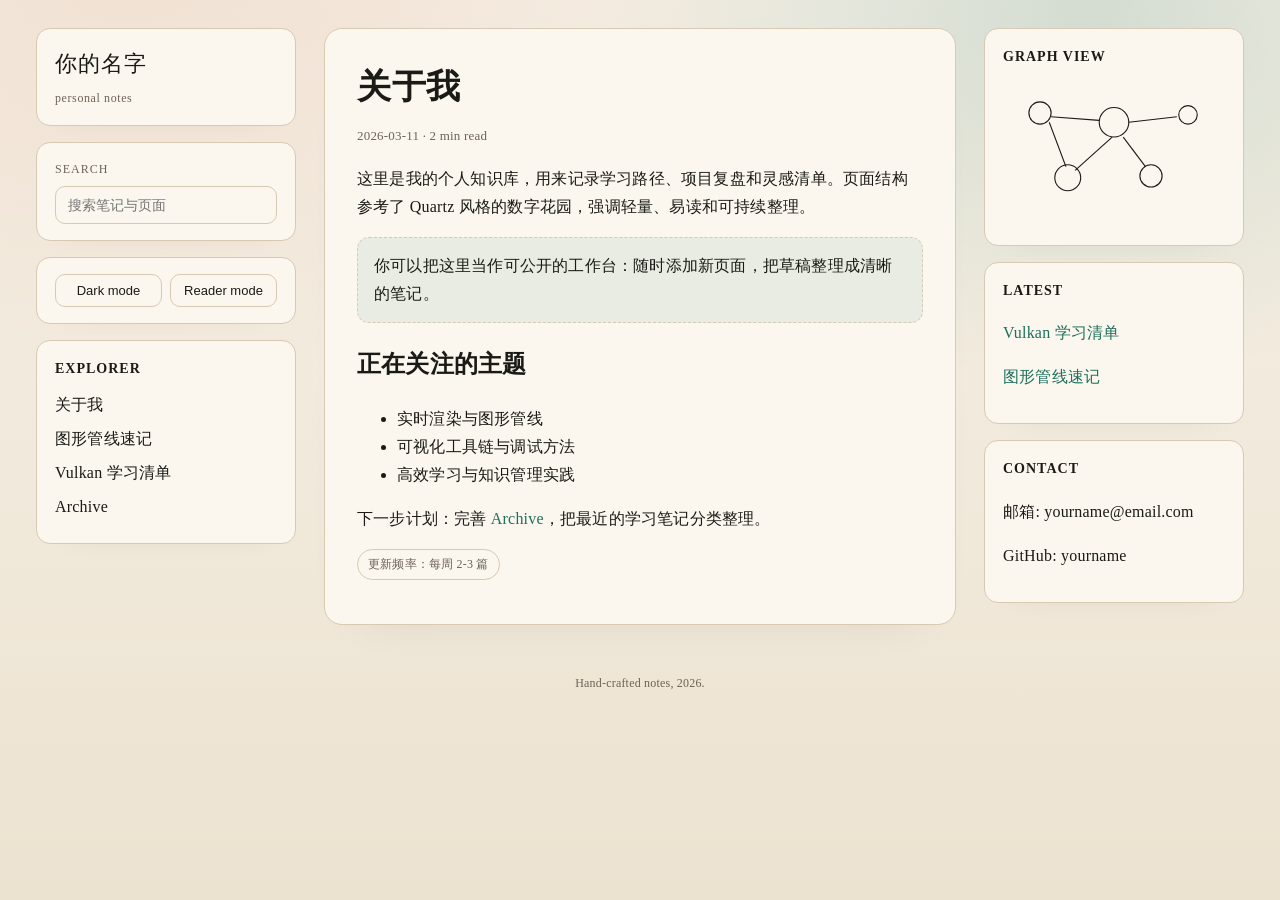
==== index.html @ e82133ed "first commit" ====
﻿<!DOCTYPE html>
<html lang="zh-CN">
<head>
  <meta charset="UTF-8" />
  <meta name="viewport" content="width=device-width, initial-scale=1.0" />
  <title>你的名字 | 个人博客</title>
  <link rel="stylesheet" href="styles.css" />
</head>
<body>
  <div class="page">
    <aside class="left">
      <div class="panel">
        <div class="brand">你的名字<small>personal notes</small></div>
      </div>

      <div class="panel search">
        <label for="searchInput">Search</label>
        <input id="searchInput" type="search" placeholder="搜索笔记与页面" />
      </div>

      <div class="panel toggles">
        <button id="themeToggle" class="toggle">Dark mode</button>
        <button id="readerToggle" class="toggle">Reader mode</button>
      </div>

      <div class="panel explorer">
        <h2>Explorer</h2>
        <ul id="explorerList" class="stagger">
          <li><a href="index.html">关于我</a></li>
          <li><a href="posts/graphics-pipeline.html">图形管线速记</a></li>
          <li><a href="posts/vulkan-notes.html">Vulkan 学习清单</a></li>
          <li><a href="archive.html">Archive</a></li>
        </ul>
      </div>
    </aside>

    <main class="content">
      <article>
        <h1>关于我</h1>
        <div class="meta">2026-03-11 · 2 min read</div>
        <p>这里是我的个人知识库，用来记录学习路径、项目复盘和灵感清单。页面结构参考了 Quartz 风格的数字花园，强调轻量、易读和可持续整理。</p>
        <div class="callout">
          你可以把这里当作可公开的工作台：随时添加新页面，把草稿整理成清晰的笔记。
        </div>
        <h2>正在关注的主题</h2>
        <ul class="stagger">
          <li>实时渲染与图形管线</li>
          <li>可视化工具链与调试方法</li>
          <li>高效学习与知识管理实践</li>
        </ul>
        <p>下一步计划：完善 <a href="archive.html">Archive</a>，把最近的学习笔记分类整理。</p>
        <p><span class="pill">更新频率：每周 2-3 篇</span></p>
      </article>
    </main>

    <aside class="right">
      <div class="panel">
        <h3>Graph View</h3>
        <svg viewBox="0 0 240 140" fill="none" stroke="currentColor" stroke-width="1.2">
          <circle cx="40" cy="30" r="12" />
          <circle cx="120" cy="40" r="16" />
          <circle cx="200" cy="32" r="10" />
          <circle cx="70" cy="100" r="14" />
          <circle cx="160" cy="98" r="12" />
          <path d="M52 34 L104 38" />
          <path d="M136 40 L188 34" />
          <path d="M50 40 L68 88" />
          <path d="M118 56 L78 92" />
          <path d="M130 56 L154 88" />
        </svg>
      </div>
      <div class="panel">
        <h3>Latest</h3>
        <p><a href="posts/vulkan-notes.html">Vulkan 学习清单</a></p>
        <p><a href="posts/graphics-pipeline.html">图形管线速记</a></p>
      </div>
      <div class="panel">
        <h3>Contact</h3>
        <p>邮箱: yourname@email.com</p>
        <p>GitHub: yourname</p>
      </div>
    </aside>
  </div>

  <footer>Hand-crafted notes, 2026.</footer>
  <script src="app.js"></script>
</body>
</html>
---- styles.css ----
﻿/* Core layout and theme variables */
:root {
  --bg: #f6f1e7;
  --bg-2: #ece2d0;
  --ink: #1b1a16;
  --muted: #6d6257;
  --accent: #1e6f5c;
  --accent-2: #c65b2a;
  --border: #d7c9b2;
  --card: #fbf7ef;
  --shadow: rgba(27, 26, 22, 0.12);
}

*[data-theme="dark"] {
  --bg: #141211;
  --bg-2: #1c1917;
  --ink: #f1e6d8;
  --muted: #c1b3a2;
  --accent: #7bc3b0;
  --accent-2: #f1a36e;
  --border: #3a332d;
  --card: #1b1816;
  --shadow: rgba(0, 0, 0, 0.35);
}

* {
  box-sizing: border-box;
}

html,
body {
  padding: 0;
  margin: 0;
  min-height: 100%;
}

body {
  font-family: "Iowan Old Style", "Palatino Linotype", "Book Antiqua", "Charter", serif;
  color: var(--ink);
  background:
    radial-gradient(1200px 800px at 10% -10%, rgba(198, 91, 42, 0.12), transparent 60%),
    radial-gradient(900px 700px at 85% 0%, rgba(30, 111, 92, 0.16), transparent 55%),
    linear-gradient(180deg, var(--bg), var(--bg-2));
  line-height: 1.75;
  letter-spacing: 0.2px;
}

a {
  color: var(--accent);
  text-decoration: none;
}

a:hover {
  color: var(--accent-2);
}

.page {
  display: grid;
  grid-template-columns: 260px minmax(0, 1fr) 260px;
  gap: 28px;
  padding: 28px 36px 48px;
}

.brand {
  font-family: "Copperplate Gothic Light", "Palatino Linotype", serif;
  font-size: 22px;
  letter-spacing: 1px;
}

.brand small {
  display: block;
  color: var(--muted);
  font-size: 12px;
  margin-top: 4px;
  letter-spacing: 0.6px;
}

.panel {
  background: var(--card);
  border: 1px solid var(--border);
  border-radius: 14px;
  padding: 16px 18px;
  box-shadow: 0 16px 30px -30px var(--shadow);
}

.left,
.right {
  display: flex;
  flex-direction: column;
  gap: 16px;
}

.search label {
  display: block;
  font-size: 12px;
  text-transform: uppercase;
  letter-spacing: 1px;
  color: var(--muted);
  margin-bottom: 6px;
}

.search input {
  width: 100%;
  padding: 10px 12px;
  border-radius: 10px;
  border: 1px solid var(--border);
  background: transparent;
  color: var(--ink);
  font-size: 14px;
}

.toggles {
  display: grid;
  grid-template-columns: 1fr 1fr;
  gap: 8px;
}

button.toggle {
  border: 1px solid var(--border);
  background: transparent;
  color: var(--ink);
  border-radius: 10px;
  padding: 8px 10px;
  font-size: 13px;
  cursor: pointer;
  transition: transform 0.2s ease, box-shadow 0.2s ease;
}

button.toggle:hover {
  transform: translateY(-1px);
  box-shadow: 0 8px 20px -16px var(--shadow);
}

.explorer h2,
.right h3 {
  font-size: 14px;
  text-transform: uppercase;
  letter-spacing: 1px;
  margin: 0 0 10px;
}

.explorer ul,
.archive-list {
  list-style: none;
  padding: 0;
  margin: 0;
}

.explorer li,
.archive-list li {
  margin: 6px 0;
}

.explorer a {
  color: var(--ink);
}

.explorer a:hover {
  color: var(--accent);
}

.content {
  animation: fadeUp 0.6s ease both;
}

article {
  background: var(--card);
  border: 1px solid var(--border);
  border-radius: 18px;
  padding: 28px 32px;
  box-shadow: 0 24px 46px -38px var(--shadow);
}

article h1 {
  font-size: 34px;
  margin: 0 0 8px;
  letter-spacing: 0.5px;
}

.meta {
  color: var(--muted);
  font-size: 13px;
  margin-bottom: 18px;
}

.callout {
  padding: 14px 16px;
  border-radius: 12px;
  border: 1px dashed var(--border);
  background: rgba(30, 111, 92, 0.08);
  margin: 16px 0;
}

.right .panel svg {
  width: 100%;
  height: 140px;
}

.pill {
  display: inline-block;
  padding: 4px 10px;
  border-radius: 20px;
  border: 1px solid var(--border);
  font-size: 12px;
  color: var(--muted);
}

footer {
  text-align: center;
  color: var(--muted);
  padding-bottom: 28px;
  font-size: 12px;
}

.archive-header {
  display: flex;
  justify-content: space-between;
  align-items: center;
  gap: 12px;
  margin-bottom: 16px;
}

.archive-header input {
  padding: 8px 12px;
  border-radius: 10px;
  border: 1px solid var(--border);
  background: transparent;
  color: var(--ink);
}

.stagger > * {
  animation: fadeUp 0.6s ease both;
}

.stagger > *:nth-child(2) { animation-delay: 0.05s; }
.stagger > *:nth-child(3) { animation-delay: 0.1s; }
.stagger > *:nth-child(4) { animation-delay: 0.15s; }
.stagger > *:nth-child(5) { animation-delay: 0.2s; }

@keyframes fadeUp {
  from {
    opacity: 0;
    transform: translateY(12px);
  }
  to {
    opacity: 1;
    transform: translateY(0);
  }
}

body.reader .left,
body.reader .right {
  display: none;
}

body.reader .page {
  grid-template-columns: minmax(0, 1fr);
  padding: 32px 18px 48px;
}

@media (max-width: 1100px) {
  .page {
    grid-template-columns: 220px minmax(0, 1fr);
  }
  .right {
    display: none;
  }
}

@media (max-width: 900px) {
  .page {
    grid-template-columns: 1fr;
    padding: 18px 16px 32px;
  }
  .left {
    order: 2;
  }
  .content {
    order: 1;
  }
  .toggles {
    grid-template-columns: 1fr;
  }
}
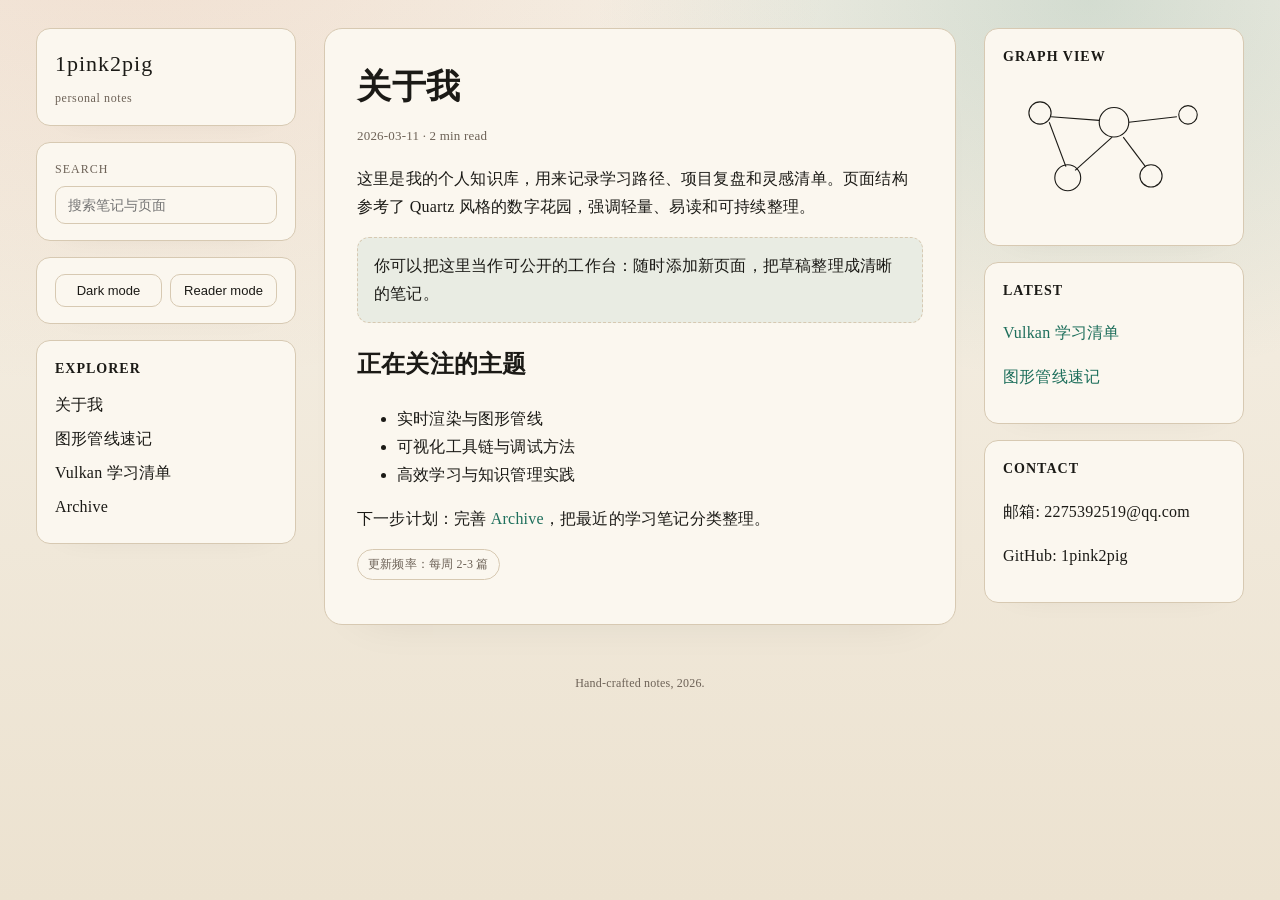
==== commit d50881d4: "update" ====
--- a/index.html
+++ b/index.html
@@ -3,14 +3,14 @@
 <head>
   <meta charset="UTF-8" />
   <meta name="viewport" content="width=device-width, initial-scale=1.0" />
-  <title>你的名字 | 个人博客</title>
+  <title>1pink2pig | 个人博客</title>
   <link rel="stylesheet" href="styles.css" />
 </head>
 <body>
   <div class="page">
     <aside class="left">
       <div class="panel">
-        <div class="brand">你的名字<small>personal notes</small></div>
+        <div class="brand">1pink2pig<small>personal notes</small></div>
       </div>
 
       <div class="panel search">
@@ -76,8 +76,8 @@
       </div>
       <div class="panel">
         <h3>Contact</h3>
-        <p>邮箱: yourname@email.com</p>
-        <p>GitHub: yourname</p>
+        <p>邮箱: 2275392519@qq.com</p>
+        <p>GitHub: <a href="https://github.com/1pink2pig" target="_blank"></a>1pink2pig</a></p>
       </div>
     </aside>
   </div>
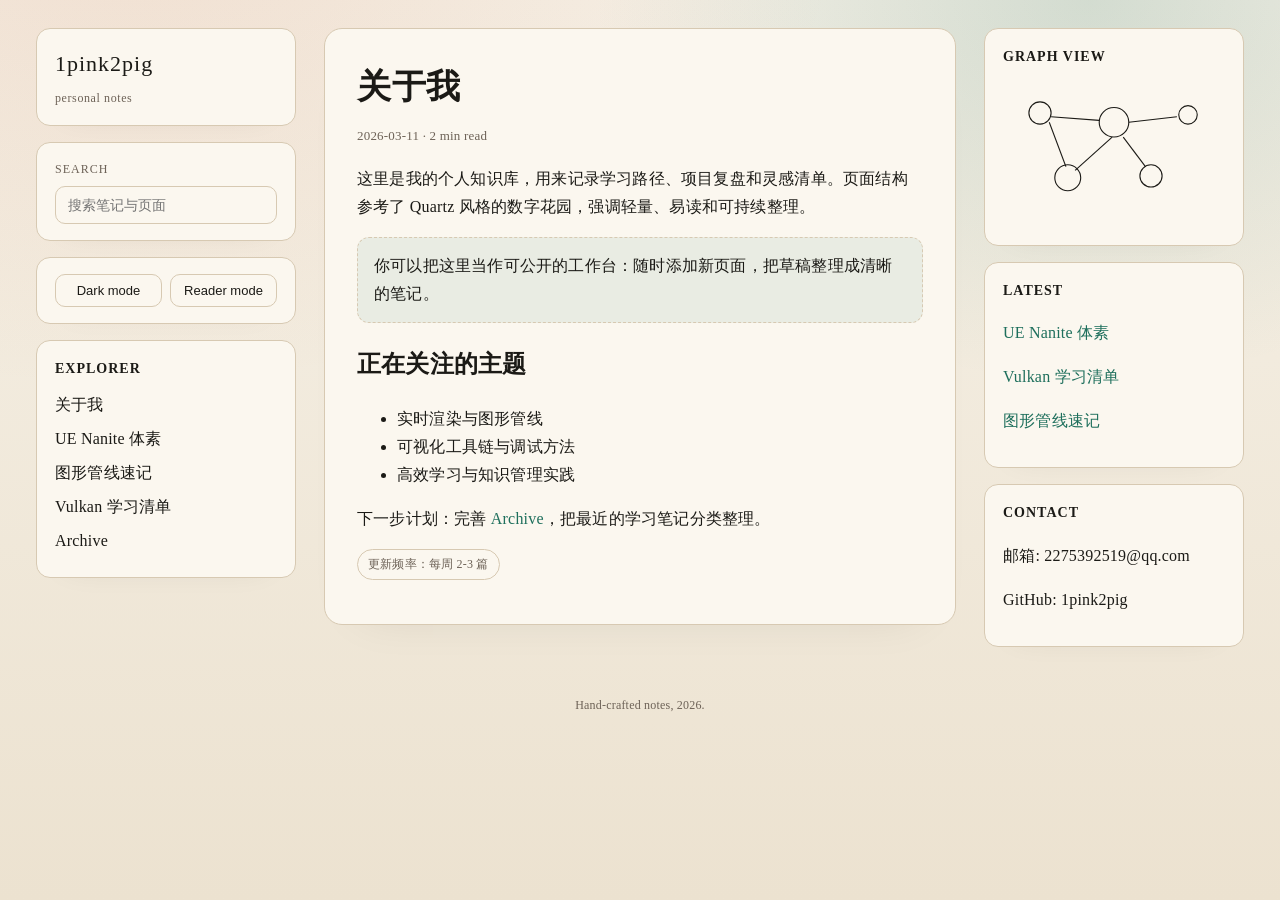
==== commit f00382d6: "Nanite Voxels" ====
--- a/index.html
+++ b/index.html
@@ -27,6 +27,7 @@
         <h2>Explorer</h2>
         <ul id="explorerList" class="stagger">
           <li><a href="index.html">关于我</a></li>
+          <li><a href="posts/ue-nanite-voxel.html">UE Nanite 体素</a></li>
           <li><a href="posts/graphics-pipeline.html">图形管线速记</a></li>
           <li><a href="posts/vulkan-notes.html">Vulkan 学习清单</a></li>
           <li><a href="archive.html">Archive</a></li>
@@ -71,6 +72,7 @@
       </div>
       <div class="panel">
         <h3>Latest</h3>
+        <p><a href="posts/ue-nanite-voxel.html">UE Nanite 体素</a></p>
         <p><a href="posts/vulkan-notes.html">Vulkan 学习清单</a></p>
         <p><a href="posts/graphics-pipeline.html">图形管线速记</a></p>
       </div>
@@ -86,3 +88,7 @@
   <script src="app.js"></script>
 </body>
 </html>
+
+
+
+
